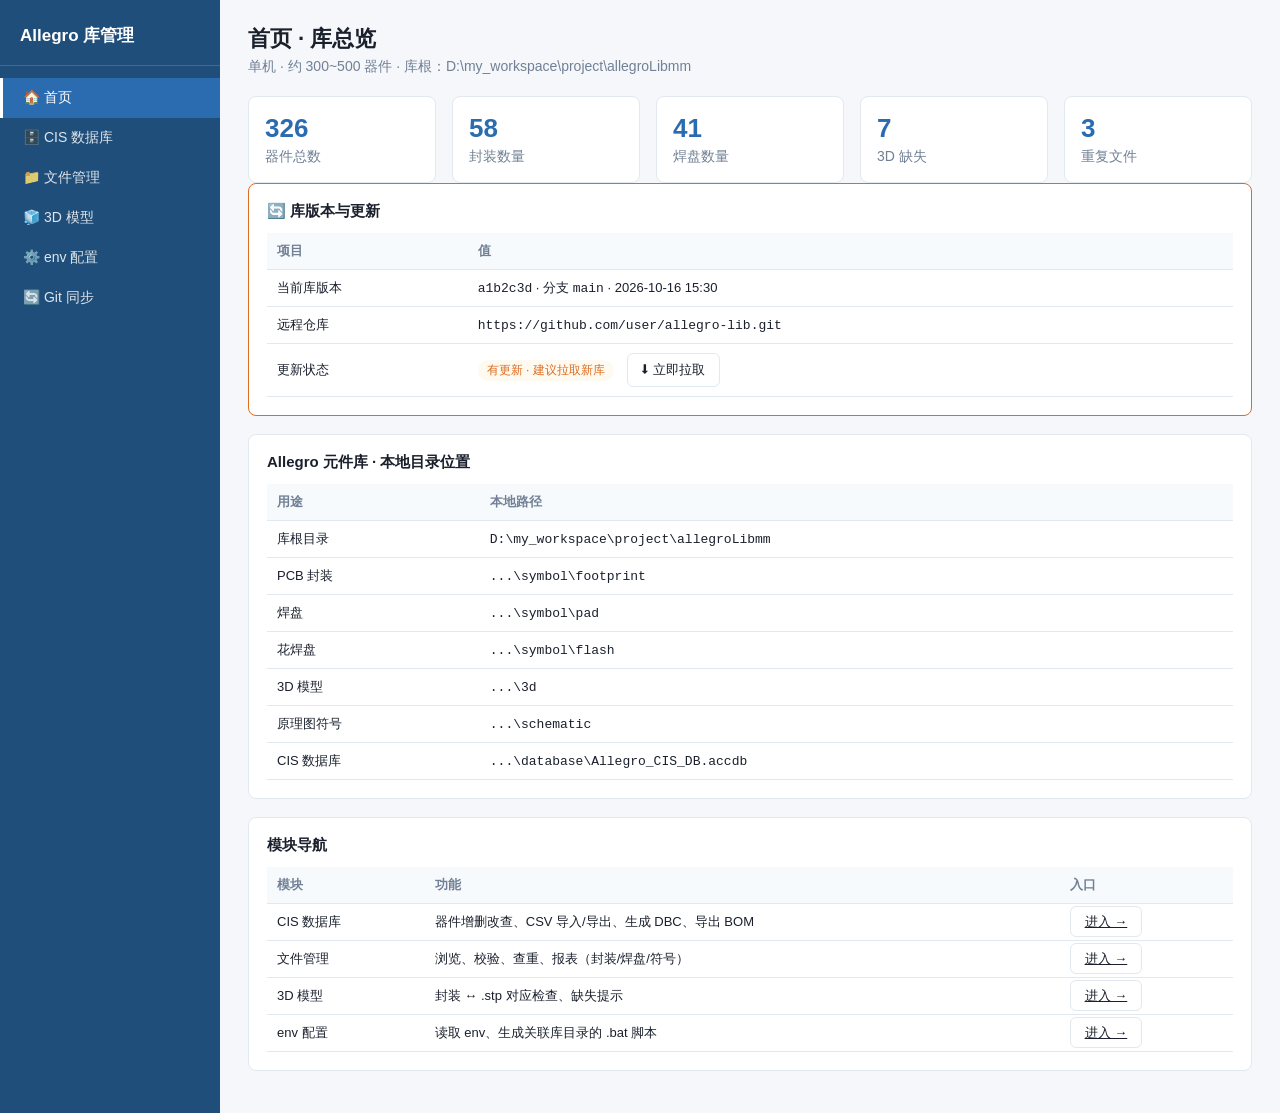
==== src/templates/index.html @ fb686371 "项目初始建立" ====
<!DOCTYPE html>
<html lang="zh-CN">
<head>
  <meta charset="UTF-8">
  <title>Allegro 库管理 · 首页</title>
  <link rel="stylesheet" href="../static/css/style.css">
</head>
<body>
<div class="layout">
  <aside class="sidebar">
    <div class="brand">Allegro 库管理</div>
    <nav>
      <a id="nav-index" href="index.html">🏠 首页</a>
      <a id="nav-db" href="db.html">🗄️ CIS 数据库</a>
      <a id="nav-files" href="files.html">📁 文件管理</a>
      <a id="nav-models" href="models.html">🧊 3D 模型</a>
      <a id="nav-env" href="env.html">⚙️ env 配置</a>
      <a id="nav-git" href="git.html">🔄 Git 同步</a>
    </nav>
  </aside>

  <main class="main">
    <div class="page-header">
      <h1>首页 · 库总览</h1>
      <p>单机 · 约 300~500 器件 · 库根：D:\my_workspace\project\allegroLibmm</p>
    </div>

    <div class="stat-grid">
      <div class="stat"><div class="num">326</div><div class="lbl">器件总数</div></div>
      <div class="stat"><div class="num">58</div><div class="lbl">封装数量</div></div>
      <div class="stat"><div class="num">41</div><div class="lbl">焊盘数量</div></div>
      <div class="stat"><div class="num">7</div><div class="lbl">3D 缺失</div></div>
      <div class="stat"><div class="num">3</div><div class="lbl">重复文件</div></div>
    </div>

    <div class="card" style="border-color:var(--warn);">
      <h3>🔄 库版本与更新</h3>
      <table>
        <thead><tr><th>项目</th><th>值</th></tr></thead>
        <tbody>
          <tr><td>当前库版本</td><td><code>a1b2c3d</code> · 分支 <code>main</code> · 2026-10-16 15:30</td></tr>
          <tr><td>远程仓库</td><td><code>https://github.com/user/allegro-lib.git</code></td></tr>
          <tr>
            <td>更新状态</td>
            <td><span class="tag tag-warn">有更新 · 建议拉取新库</span>
              <button class="btn" onclick="toast('从远程拉取新库')" style="margin-left:10px;">⬇ 立即拉取</button></td>
          </tr>
        </tbody>
      </table>
    </div>

    <div class="card">
      <h3>Allegro 元件库 · 本地目录位置</h3>
      <table>
        <thead><tr><th>用途</th><th>本地路径</th></tr></thead>
        <tbody>
          <tr><td>库根目录</td><td><code>D:\my_workspace\project\allegroLibmm</code></td></tr>
          <tr><td>PCB 封装</td><td><code>...\symbol\footprint</code></td></tr>
          <tr><td>焊盘</td><td><code>...\symbol\pad</code></td></tr>
          <tr><td>花焊盘</td><td><code>...\symbol\flash</code></td></tr>
          <tr><td>3D 模型</td><td><code>...\3d</code></td></tr>
          <tr><td>原理图符号</td><td><code>...\schematic</code></td></tr>
          <tr><td>CIS 数据库</td><td><code>...\database\Allegro_CIS_DB.accdb</code></td></tr>
        </tbody>
      </table>
    </div>

    <div class="card">
      <h3>模块导航</h3>
      <table>
        <thead><tr><th>模块</th><th>功能</th><th>入口</th></tr></thead>
        <tbody>
          <tr><td>CIS 数据库</td><td>器件增删改查、CSV 导入/导出、生成 DBC、导出 BOM</td><td><a class="btn" href="db.html">进入 →</a></td></tr>
          <tr><td>文件管理</td><td>浏览、校验、查重、报表（封装/焊盘/符号）</td><td><a class="btn" href="files.html">进入 →</a></td></tr>
          <tr><td>3D 模型</td><td>封装 ↔ .stp 对应检查、缺失提示</td><td><a class="btn" href="models.html">进入 →</a></td></tr>
          <tr><td>env 配置</td><td>读取 env、生成关联库目录的 .bat 脚本</td><td><a class="btn" href="env.html">进入 →</a></td></tr>
        </tbody>
      </table>
    </div>
  </main>
</div>
<script src="../static/js/app.js"></script>
</body>
</html>
---- src/static/css/style.css ----
/* ===== Allegro 库管理软件 · 全局样式（原型） ===== */
:root {
  --primary: #2b6cb0;
  --primary-dark: #1f4e7a;
  --bg: #f5f7fa;
  --card: #ffffff;
  --border: #e2e8f0;
  --text: #1a202c;
  --text-muted: #718096;
  --ok: #38a169;
  --warn: #dd6b20;
  --danger: #e53e3e;
  --sidebar-w: 220px;
}

* { margin: 0; padding: 0; box-sizing: border-box; }

body {
  font-family: "Microsoft YaHei", "Segoe UI", sans-serif;
  background: var(--bg);
  color: var(--text);
  font-size: 14px;
}

/* 布局 */
.layout { display: flex; min-height: 100vh; }
.sidebar {
  width: var(--sidebar-w);
  background: var(--primary-dark);
  color: #fff;
  padding: 16px 0;
  flex-shrink: 0;
}
.sidebar .brand {
  font-size: 17px; font-weight: 700;
  padding: 8px 20px 18px;
  border-bottom: 1px solid rgba(255,255,255,.15);
  margin-bottom: 12px;
}
.sidebar nav a {
  display: block;
  padding: 11px 20px;
  color: rgba(255,255,255,.85);
  text-decoration: none;
  border-left: 3px solid transparent;
}
.sidebar nav a:hover { background: rgba(255,255,255,.1); }
.sidebar nav a.active {
  background: var(--primary);
  border-left-color: #fff;
  color: #fff;
}

.main { flex: 1; padding: 24px 28px; min-width: 0; }

/* 顶部标题 */
.page-header { margin-bottom: 20px; }
.page-header h1 { font-size: 22px; font-weight: 700; }
.page-header p { color: var(--text-muted); margin-top: 4px; }

/* 卡片 */
.card {
  background: var(--card);
  border: 1px solid var(--border);
  border-radius: 8px;
  padding: 18px;
  margin-bottom: 18px;
}
.card h3 { font-size: 15px; margin-bottom: 12px; }

/* 工具栏按钮 */
.toolbar { display: flex; gap: 10px; flex-wrap: wrap; margin-bottom: 16px; }
.btn {
  border: 1px solid var(--border);
  background: #fff;
  color: var(--text);
  padding: 7px 14px;
  border-radius: 6px;
  cursor: pointer;
  font-size: 13px;
}
.btn:hover { border-color: var(--primary); color: var(--primary); }
.btn-primary { background: var(--primary); border-color: var(--primary); color: #fff; }
.btn-primary:hover { background: var(--primary-dark); color: #fff; }

/* 表格 */
table { width: 100%; border-collapse: collapse; font-size: 13px; }
th, td { padding: 9px 10px; text-align: left; border-bottom: 1px solid var(--border); }
th { background: #f7fafc; color: var(--text-muted); font-weight: 600; white-space: nowrap; }
tbody tr:hover { background: #f7fafc; }

/* 状态标签 */
.tag { display: inline-block; padding: 2px 9px; border-radius: 12px; font-size: 12px; }
.tag-ok { background: #f0fff4; color: var(--ok); }
.tag-warn { background: #fffaf0; color: var(--warn); }
.tag-danger { background: #fff5f5; color: var(--danger); }

/* 概览统计 */
.stat-grid { display: grid; grid-template-columns: repeat(auto-fit, minmax(180px, 1fr)); gap: 16px; }
.stat { background: var(--card); border: 1px solid var(--border); border-radius: 8px; padding: 16px; }
.stat .num { font-size: 26px; font-weight: 700; color: var(--primary); }
.stat .lbl { color: var(--text-muted); margin-top: 4px; }

/* Tab */
.tabs { display: flex; gap: 4px; border-bottom: 2px solid var(--border); margin-bottom: 16px; }
.tabs .tab {
  padding: 9px 18px; cursor: pointer; color: var(--text-muted);
  border-bottom: 2px solid transparent; margin-bottom: -2px;
}
.tabs .tab.active { color: var(--primary); border-bottom-color: var(--primary); font-weight: 600; }

/* 搜索/输入 */
.search-box { display: flex; gap: 10px; align-items: center; margin-bottom: 14px; }
.search-box input, .search-box select {
  padding: 7px 10px; border: 1px solid var(--border); border-radius: 6px; font-size: 13px;
}
.search-box input { min-width: 260px; }

/* 代码/pre */
pre.code {
  background: #1a202c; color: #a0ecc0;
  padding: 14px; border-radius: 8px; overflow: auto; font-size: 13px; line-height: 1.6;
}
code { font-family: Consolas, monospace; }

.empty { color: var(--text-muted); text-align: center; padding: 30px; }

/* 模态框 */
.modal-mask {
  position: fixed; inset: 0; background: rgba(0,0,0,.45);
  display: none; align-items: center; justify-content: center; z-index: 100;
}
.modal-mask.show { display: flex; }
.modal {
  background: #fff; border-radius: 10px; width: 720px; max-width: 94vw;
  max-height: 90vh; overflow: auto; padding: 22px 26px;
}
.modal h3 { font-size: 17px; margin-bottom: 16px; }
.modal .form-grid { display: grid; grid-template-columns: 1fr 1fr; gap: 12px 18px; }
.modal .field label { display: block; font-size: 12px; color: var(--text-muted); margin-bottom: 4px; }
.modal .field label .req { color: var(--danger); }
.modal .field input, .modal .field select {
  width: 100%; padding: 7px 9px; border: 1px solid var(--border); border-radius: 6px; font-size: 13px;
}
.modal .modal-actions { display: flex; justify-content: flex-end; gap: 10px; margin-top: 20px; }
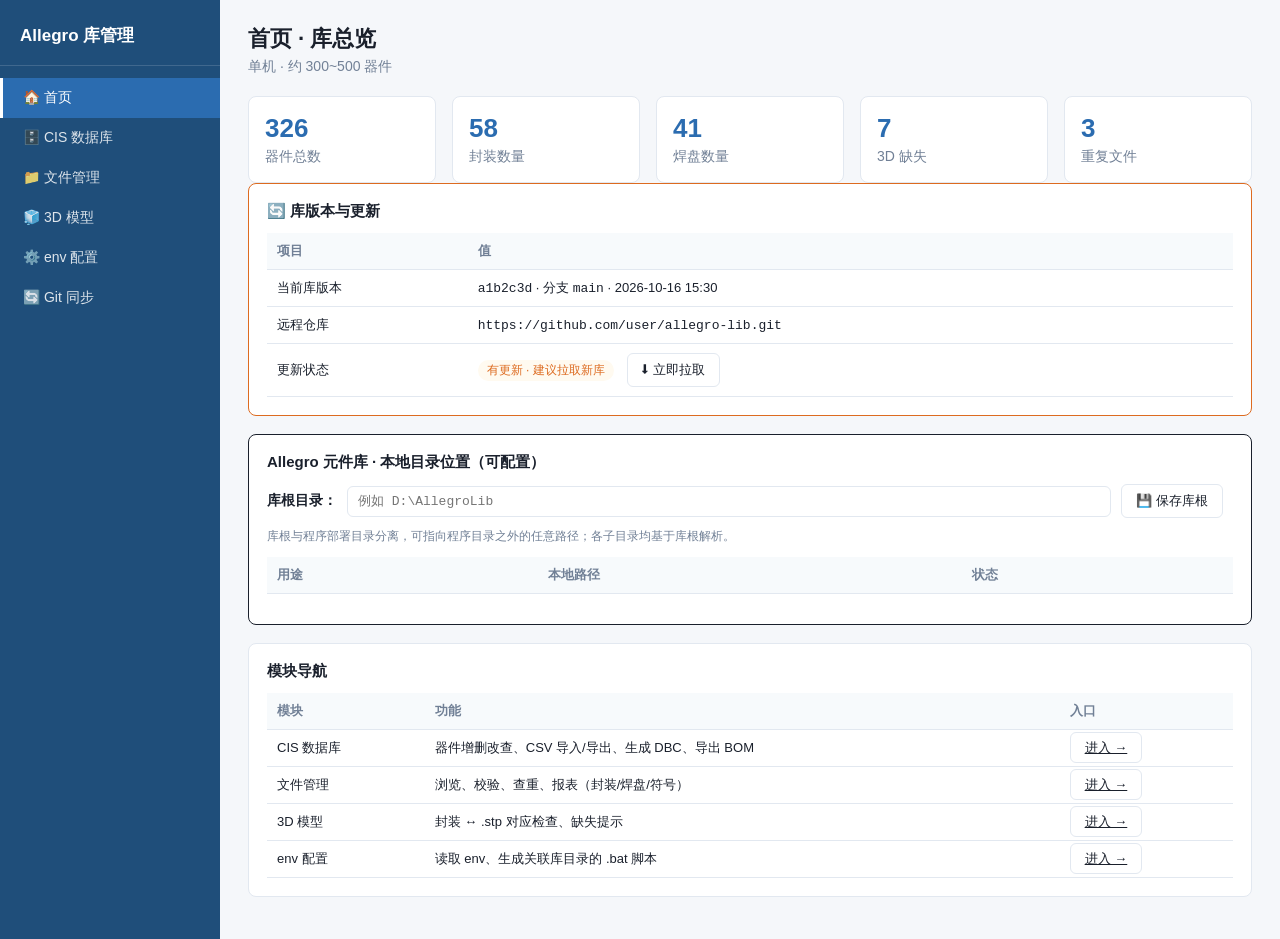
==== commit d3b3eda4: "实现G4：可配置元件库根目录（config.ini + /api/config + 首页可编辑库根）" ====
--- a/src/templates/index.html
+++ b/src/templates/index.html
@@ -22,7 +22,7 @@
   <main class="main">
     <div class="page-header">
       <h1>首页 · 库总览</h1>
-      <p>单机 · 约 300~500 器件 · 库根：D:\my_workspace\project\allegroLibmm</p>
+      <p id="pageSub">单机 · 约 300~500 器件</p>
     </div>
 
     <div class="stat-grid">
@@ -49,20 +49,20 @@
       </table>
     </div>
 
-    <div class="card">
-      <h3>Allegro 元件库 · 本地目录位置</h3>
-      <table>
-        <thead><tr><th>用途</th><th>本地路径</th></tr></thead>
-        <tbody>
-          <tr><td>库根目录</td><td><code>D:\my_workspace\project\allegroLibmm</code></td></tr>
-          <tr><td>PCB 封装</td><td><code>...\symbol\footprint</code></td></tr>
-          <tr><td>焊盘</td><td><code>...\symbol\pad</code></td></tr>
-          <tr><td>花焊盘</td><td><code>...\symbol\flash</code></td></tr>
-          <tr><td>3D 模型</td><td><code>...\3d</code></td></tr>
-          <tr><td>原理图符号</td><td><code>...\schematic</code></td></tr>
-          <tr><td>CIS 数据库</td><td><code>...\database\Allegro_CIS_DB.accdb</code></td></tr>
-        </tbody>
+    <div class="card" style="border-color:var(--accent);">
+      <h3>Allegro 元件库 · 本地目录位置（可配置）</h3>
+      <div class="cfg-row">
+        <label for="libRootInput">库根目录：</label>
+        <input id="libRootInput" type="text" class="cfg-input" placeholder="例如 D:\AllegroLib">
+        <button class="btn" onclick="saveLibRoot()">💾 保存库根</button>
+        <span id="cfgStatus" class="cfg-status"></span>
+      </div>
+      <p class="hint">库根与程序部署目录分离，可指向程序目录之外的任意路径；各子目录均基于库根解析。</p>
+      <table id="libDirTable">
+        <thead><tr><th>用途</th><th>本地路径</th><th>状态</th></tr></thead>
+        <tbody></tbody>
       </table>
+      <p class="hint" id="dbPathHint"></p>
     </div>
 
     <div class="card">
--- a/src/static/css/style.css
+++ b/src/static/css/style.css
@@ -143,3 +143,17 @@
   width: 100%; padding: 7px 9px; border: 1px solid var(--border); border-radius: 6px; font-size: 13px;
 }
 .modal .modal-actions { display: flex; justify-content: flex-end; gap: 10px; margin-top: 20px; }
+
+/* G4：库根配置 */
+.cfg-row { display: flex; align-items: center; gap: 10px; flex-wrap: wrap; margin-bottom: 10px; }
+.cfg-row label { font-weight: 600; }
+.cfg-input {
+  flex: 1; min-width: 300px;
+  padding: 7px 10px; border: 1px solid var(--border); border-radius: 6px; font-size: 13px;
+  font-family: Consolas, monospace;
+}
+.cfg-status { font-size: 13px; }
+.cfg-status.ok { color: var(--ok); }
+.cfg-status.err { color: var(--danger); }
+.hint { color: var(--text-muted); font-size: 12px; margin: 6px 0 12px; }
+
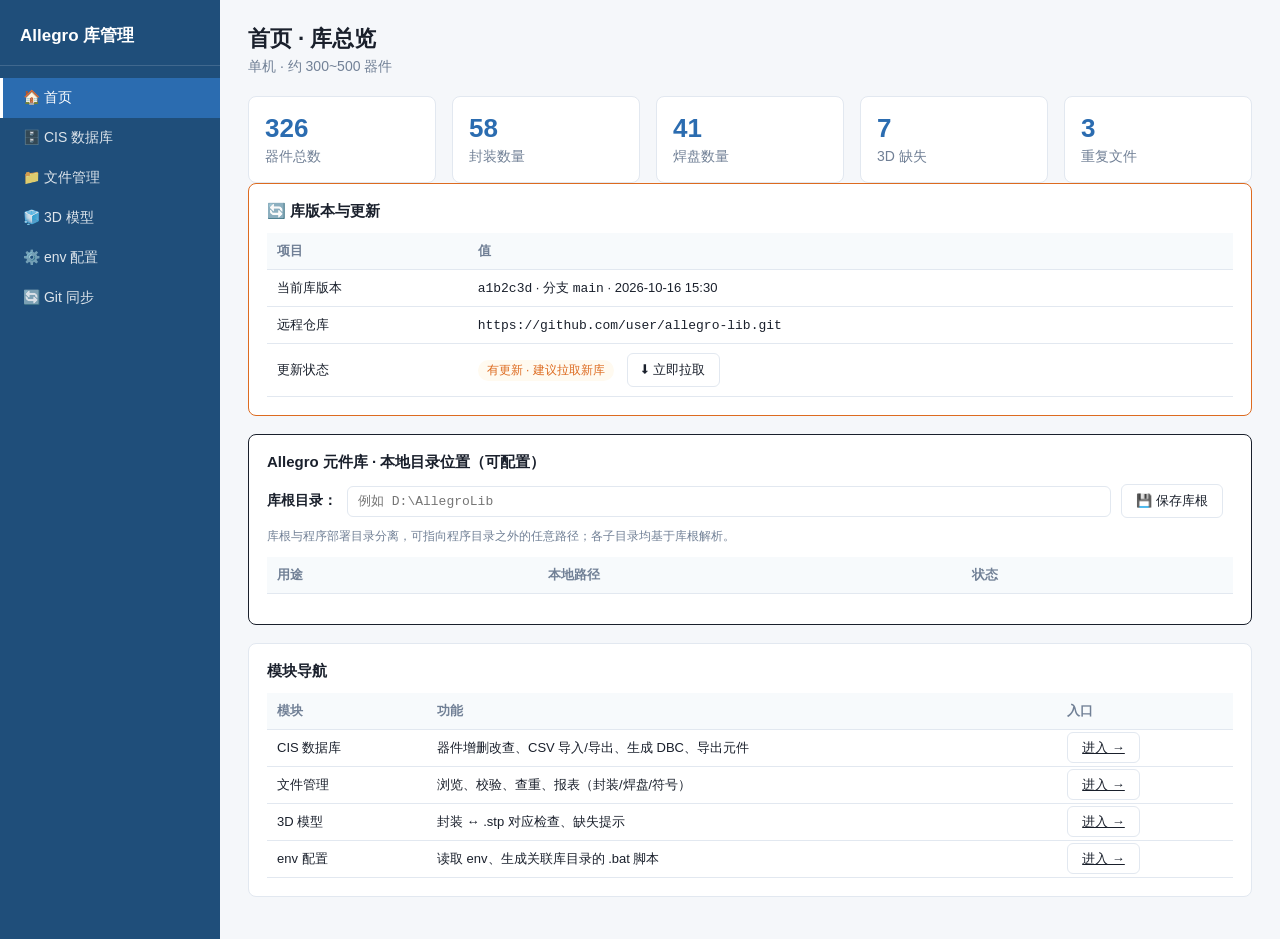
==== commit e2f8baa2: "A5功能名改名为导出元件，同步文档与前端显示" ====
--- a/src/templates/index.html
+++ b/src/templates/index.html
@@ -70,7 +70,7 @@
       <table>
         <thead><tr><th>模块</th><th>功能</th><th>入口</th></tr></thead>
         <tbody>
-          <tr><td>CIS 数据库</td><td>器件增删改查、CSV 导入/导出、生成 DBC、导出 BOM</td><td><a class="btn" href="db.html">进入 →</a></td></tr>
+          <tr><td>CIS 数据库</td><td>器件增删改查、CSV 导入/导出、生成 DBC、导出元件</td><td><a class="btn" href="db.html">进入 →</a></td></tr>
           <tr><td>文件管理</td><td>浏览、校验、查重、报表（封装/焊盘/符号）</td><td><a class="btn" href="files.html">进入 →</a></td></tr>
           <tr><td>3D 模型</td><td>封装 ↔ .stp 对应检查、缺失提示</td><td><a class="btn" href="models.html">进入 →</a></td></tr>
           <tr><td>env 配置</td><td>读取 env、生成关联库目录的 .bat 脚本</td><td><a class="btn" href="env.html">进入 →</a></td></tr>
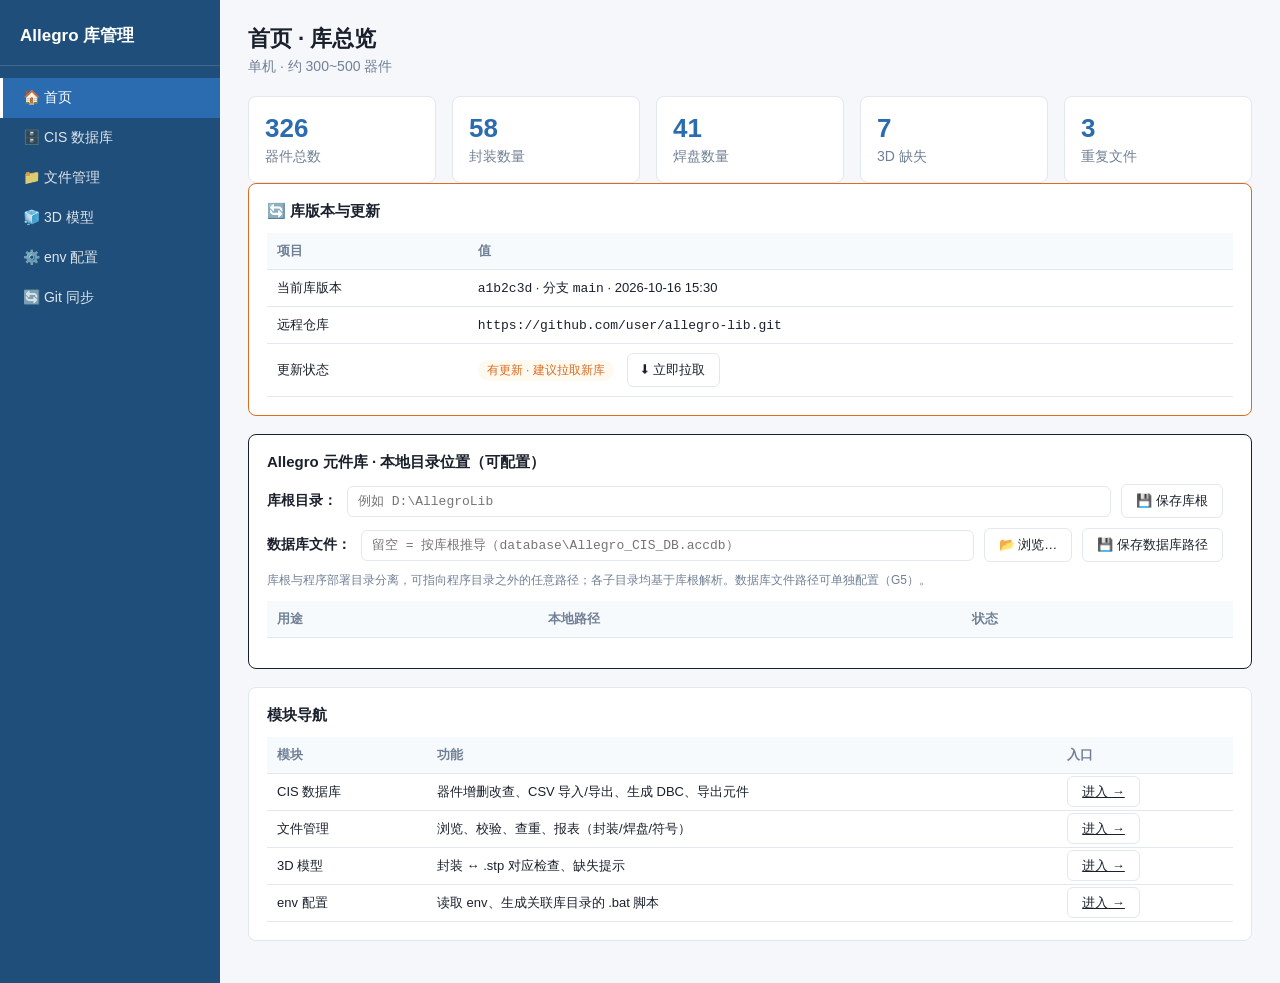
==== commit 3699d436: "G5数据库路径改为打开选择文件，db页显示当前库路径(A6) 1. 数据库路径配置：新增 browse_dialog.ps1，经 explorer/wscript 在用户交互桌面弹出系统文件选择对话框" ====
--- a/src/templates/index.html
+++ b/src/templates/index.html
@@ -57,7 +57,14 @@
         <button class="btn" onclick="saveLibRoot()">💾 保存库根</button>
         <span id="cfgStatus" class="cfg-status"></span>
       </div>
-      <p class="hint">库根与程序部署目录分离，可指向程序目录之外的任意路径；各子目录均基于库根解析。</p>
+      <div class="cfg-row">
+        <label for="dbFileInput">数据库文件：</label>
+        <input id="dbFileInput" type="text" class="cfg-input" placeholder="留空 = 按库根推导（database\Allegro_CIS_DB.accdb）">
+        <button class="btn" onclick="browseDbFile()">📂 浏览…</button>
+        <button class="btn" onclick="saveDbFile()">💾 保存数据库路径</button>
+        <span id="dbFileStatus" class="cfg-status"></span>
+      </div>
+      <p class="hint">库根与程序部署目录分离，可指向程序目录之外的任意路径；各子目录均基于库根解析。数据库文件路径可单独配置（G5）。</p>
       <table id="libDirTable">
         <thead><tr><th>用途</th><th>本地路径</th><th>状态</th></tr></thead>
         <tbody></tbody>
--- a/src/static/css/style.css
+++ b/src/static/css/style.css
@@ -89,6 +89,10 @@
 th { background: #f7fafc; color: var(--text-muted); font-weight: 600; white-space: nowrap; }
 tbody tr:hover { background: #f7fafc; }
 
+/* 列多时横向滚动，避免挤压/溢出：表按内容宽度展开 */
+.table-scroll { overflow-x: auto; }
+.table-scroll table { width: max-content; }
+
 /* 状态标签 */
 .tag { display: inline-block; padding: 2px 9px; border-radius: 12px; font-size: 12px; }
 .tag-ok { background: #f0fff4; color: var(--ok); }
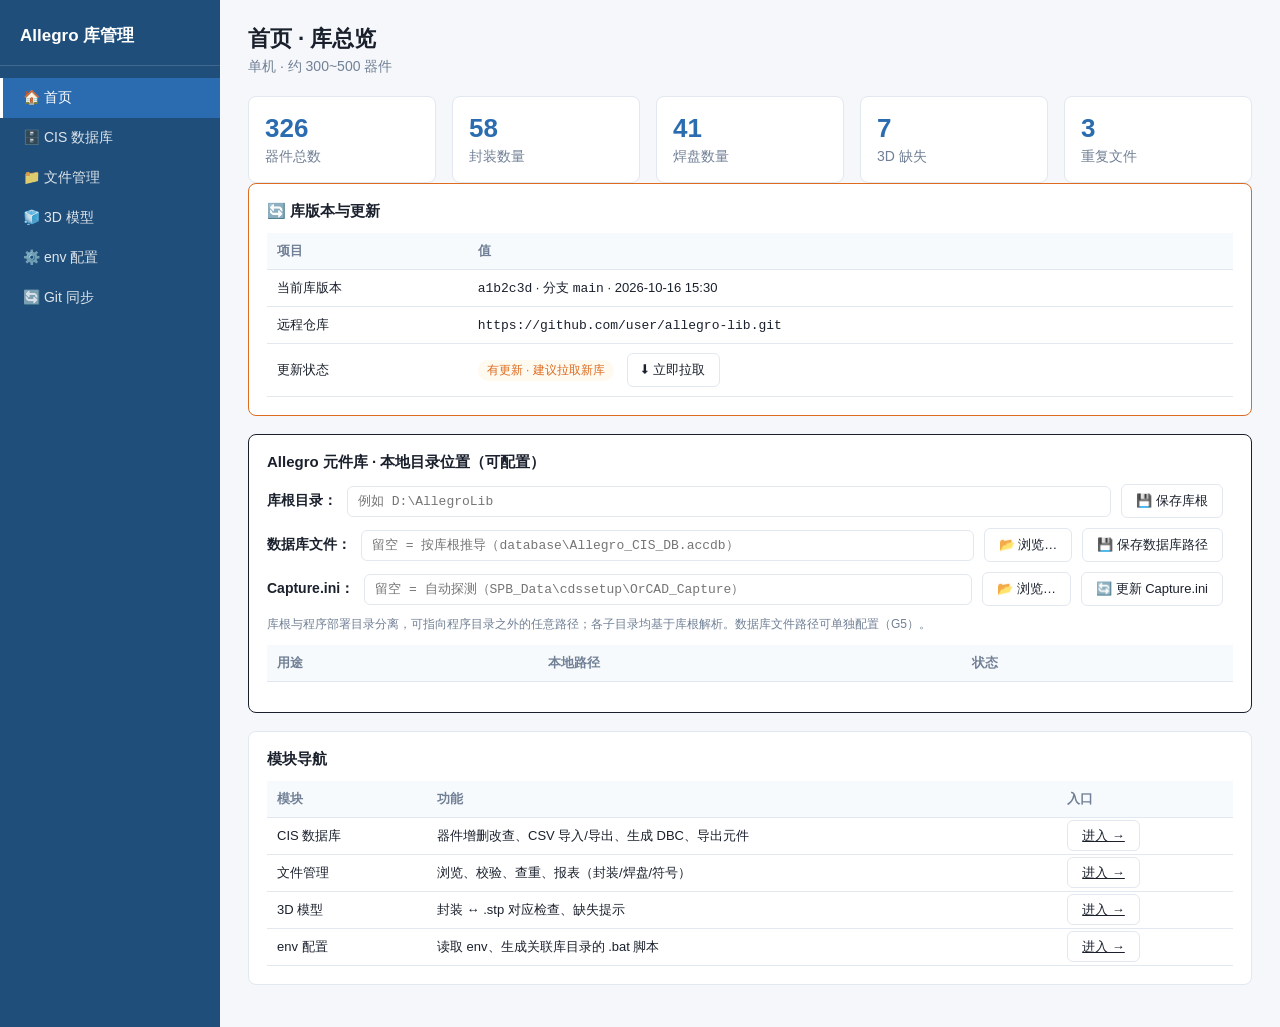
==== commit 5bd1cd72: "新增G6读取Capture.ini同步路径：解析封装/datasheet路径联动库根与器件Datasheet，浏览选文件方式指定，含单元测试" ====
--- a/src/templates/index.html
+++ b/src/templates/index.html
@@ -64,6 +64,16 @@
         <button class="btn" onclick="saveDbFile()">💾 保存数据库路径</button>
         <span id="dbFileStatus" class="cfg-status"></span>
       </div>
+      <div class="cfg-row">
+        <label for="captureIniInput">Capture.ini：</label>
+        <input id="captureIniInput" type="text" class="cfg-input" placeholder="留空 = 自动探测（SPB_Data\cdssetup\OrCAD_Capture）">
+        <button class="btn" onclick="browseCaptureIni()">📂 浏览…</button>
+        <button class="btn" onclick="syncCaptureIni()">🔄 更新 Capture.ini</button>
+        <span id="captureIniStatus" class="cfg-status"></span>
+      </div>
+      <div class="cfg-row" id="captureIniResult" style="display:none;">
+        <pre class="capture-result"></pre>
+      </div>
       <p class="hint">库根与程序部署目录分离，可指向程序目录之外的任意路径；各子目录均基于库根解析。数据库文件路径可单独配置（G5）。</p>
       <table id="libDirTable">
         <thead><tr><th>用途</th><th>本地路径</th><th>状态</th></tr></thead>
--- a/src/static/css/style.css
+++ b/src/static/css/style.css
@@ -159,5 +159,9 @@
 .cfg-status { font-size: 13px; }
 .cfg-status.ok { color: var(--ok); }
 .cfg-status.err { color: var(--danger); }
+.capture-result {
+  width: 100%; padding: 10px; background: var(--bg); border: 1px solid var(--border);
+  border-radius: 6px; font-size: 12px; font-family: Consolas, monospace; white-space: pre-wrap;
+}
 .hint { color: var(--text-muted); font-size: 12px; margin: 6px 0 12px; }
 
